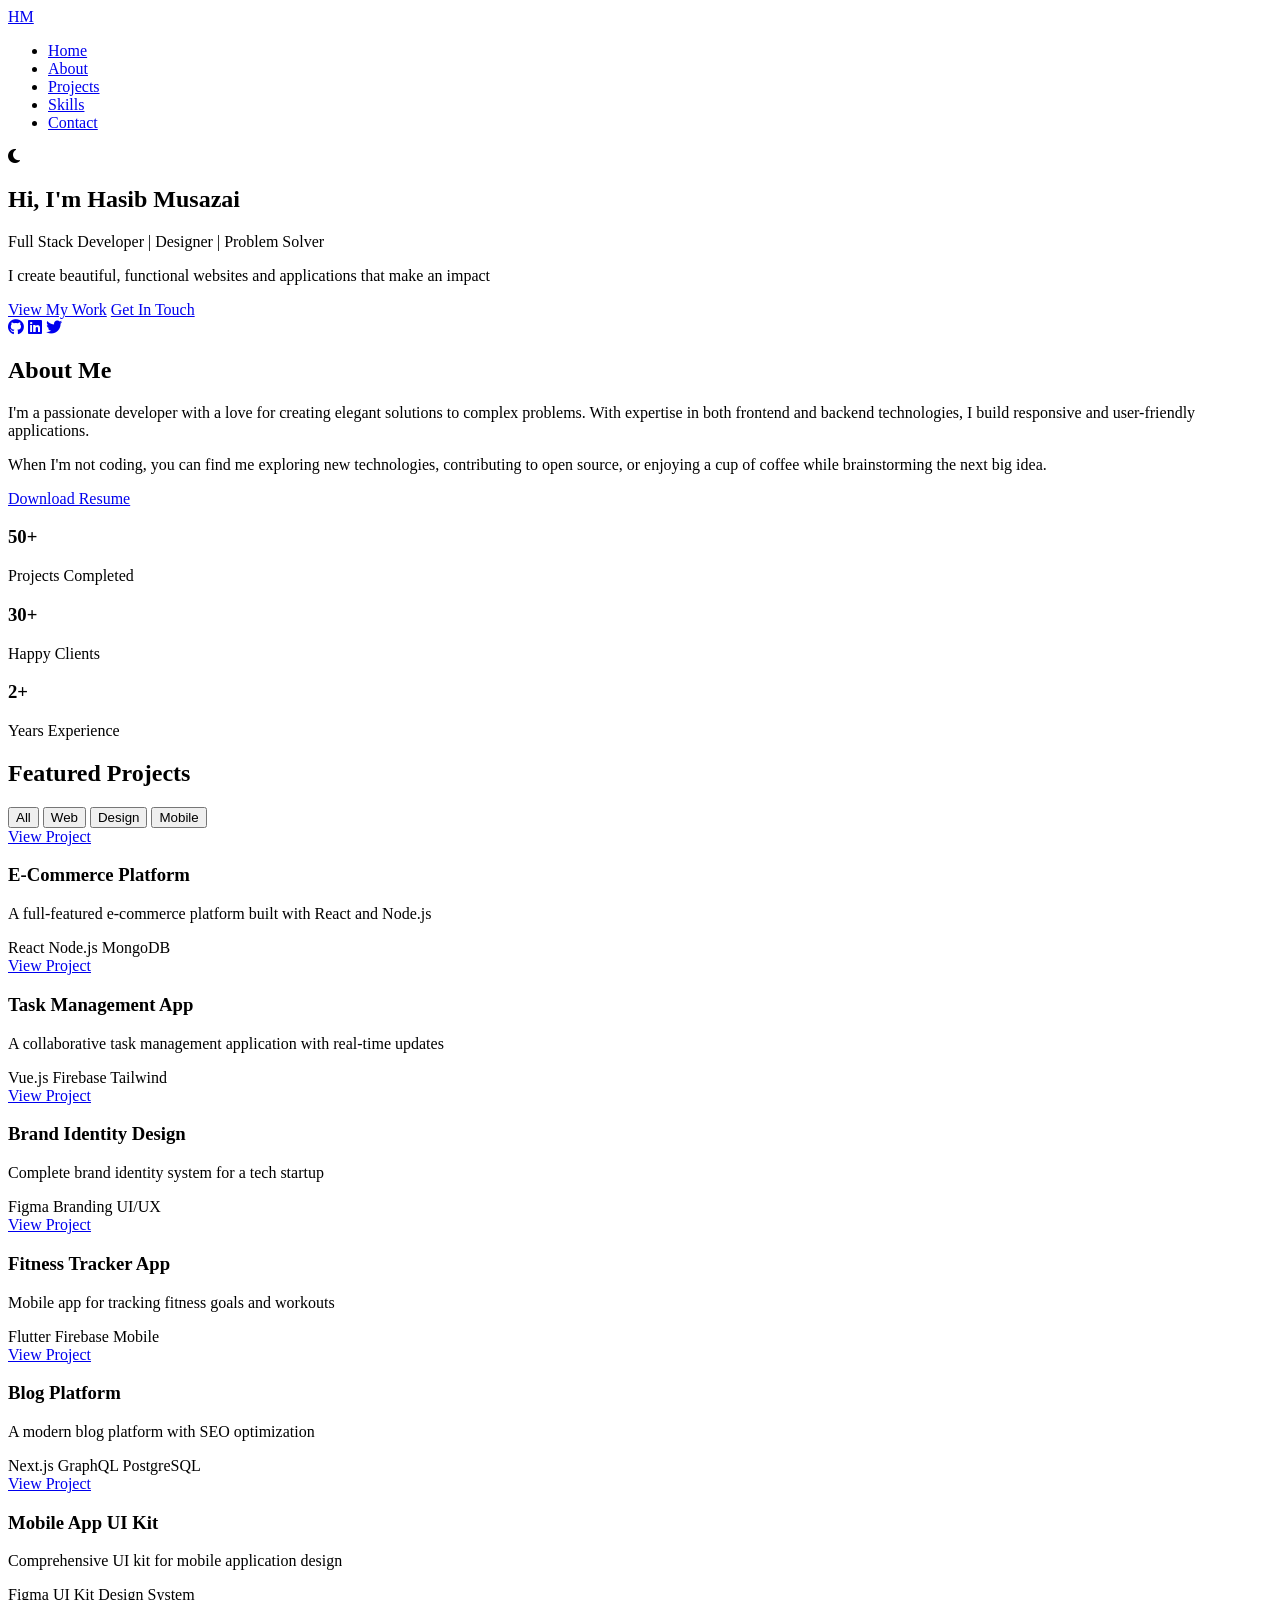
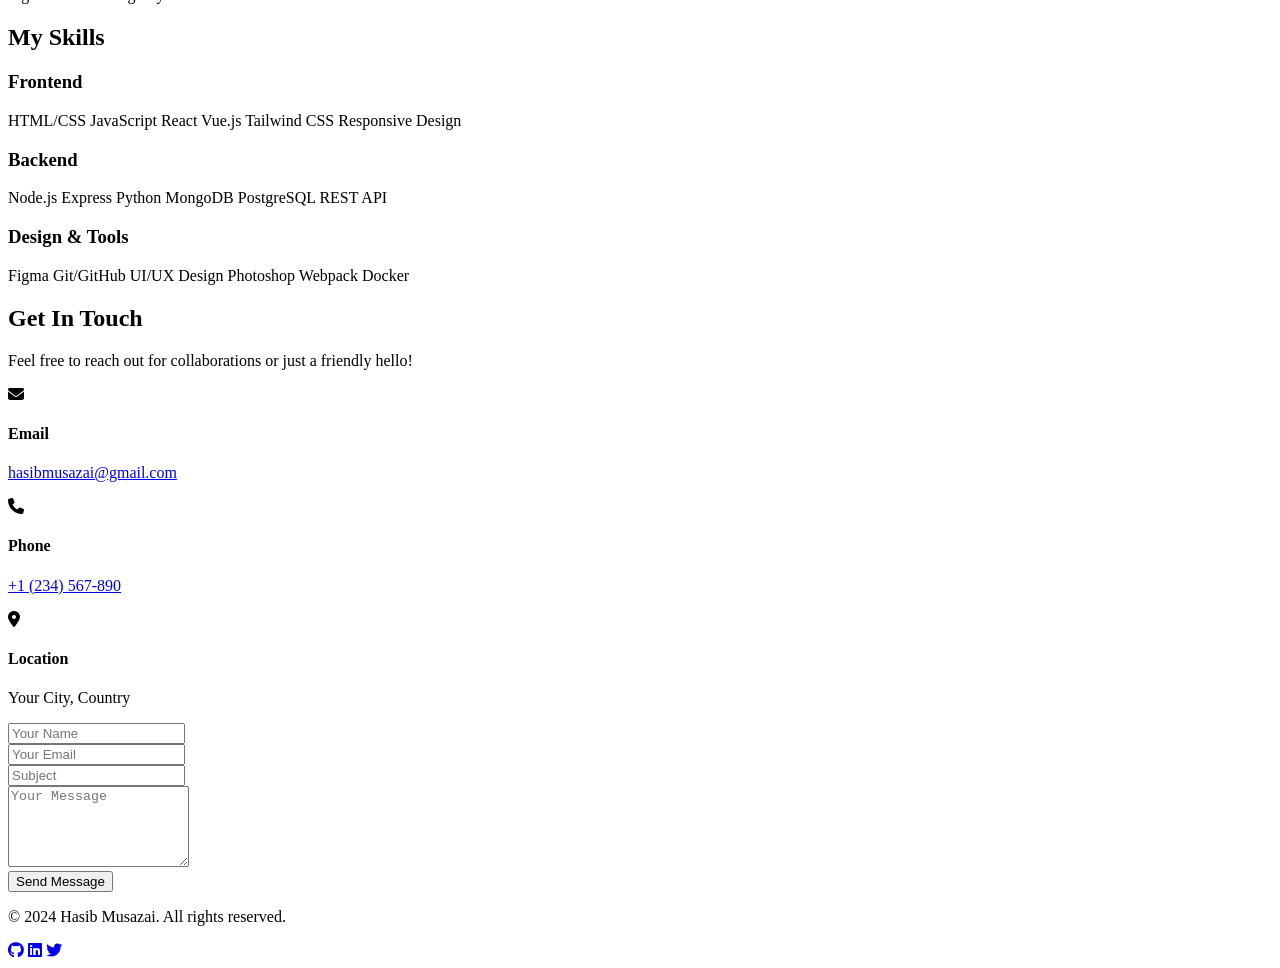
==== index.html @ 345e3e5e "Add professional portfolio HTML structure" ====
<!DOCTYPE html>
<html lang="en">
<head>
    <meta charset="UTF-8">
    <meta name="viewport" content="width=device-width, initial-scale=1.0">
    <meta name="description" content="Hasib Musazai - Full Stack Developer & Designer">
    <title>Hasib Musazai | Portfolio</title>
    <link rel="stylesheet" href="styles.css">
    <link rel="stylesheet" href="https://cdnjs.cloudflare.com/ajax/libs/font-awesome/6.4.0/css/all.min.css">
</head>
<body>
    <!-- Navigation -->
    <nav class="navbar">
        <div class="nav-container">
            <div class="nav-logo">
                <a href="#home">HM</a>
            </div>
            <ul class="nav-menu">
                <li class="nav-item"><a href="#home" class="nav-link">Home</a></li>
                <li class="nav-item"><a href="#about" class="nav-link">About</a></li>
                <li class="nav-item"><a href="#projects" class="nav-link">Projects</a></li>
                <li class="nav-item"><a href="#skills" class="nav-link">Skills</a></li>
                <li class="nav-item"><a href="#contact" class="nav-link">Contact</a></li>
            </ul>
            <div class="theme-toggle">
                <i class="fas fa-moon"></i>
            </div>
            <div class="hamburger">
                <span></span>
                <span></span>
                <span></span>
            </div>
        </div>
    </nav>

    <!-- Hero Section -->
    <section id="home" class="hero">
        <div class="hero-content">
            <h1 class="hero-title">Hi, I'm <span class="highlight">Hasib Musazai</span></h1>
            <p class="hero-subtitle">Full Stack Developer | Designer | Problem Solver</p>
            <p class="hero-description">I create beautiful, functional websites and applications that make an impact</p>
            <div class="hero-buttons">
                <a href="#projects" class="btn btn-primary">View My Work</a>
                <a href="#contact" class="btn btn-secondary">Get In Touch</a>
            </div>
            <div class="social-links">
                <a href="https://github.com" target="_blank"><i class="fab fa-github"></i></a>
                <a href="https://linkedin.com" target="_blank"><i class="fab fa-linkedin"></i></a>
                <a href="https://twitter.com" target="_blank"><i class="fab fa-twitter"></i></a>
            </div>
        </div>
        <div class="hero-image">
            <div class="profile-pic"></div>
        </div>
    </section>

    <!-- About Section -->
    <section id="about" class="about">
        <div class="container">
            <h2 class="section-title">About Me</h2>
            <div class="about-content">
                <div class="about-text">
                    <p>I'm a passionate developer with a love for creating elegant solutions to complex problems. With expertise in both frontend and backend technologies, I build responsive and user-friendly applications.</p>
                    <p>When I'm not coding, you can find me exploring new technologies, contributing to open source, or enjoying a cup of coffee while brainstorming the next big idea.</p>
                    <a href="#" class="btn btn-secondary">Download Resume</a>
                </div>
                <div class="about-stats">
                    <div class="stat">
                        <h3>50+</h3>
                        <p>Projects Completed</p>
                    </div>
                    <div class="stat">
                        <h3>30+</h3>
                        <p>Happy Clients</p>
                    </div>
                    <div class="stat">
                        <h3>2+</h3>
                        <p>Years Experience</p>
                    </div>
                </div>
            </div>
        </div>
    </section>

    <!-- Projects Section -->
    <section id="projects" class="projects">
        <div class="container">
            <h2 class="section-title">Featured Projects</h2>
            <div class="projects-filter">
                <button class="filter-btn active" data-filter="all">All</button>
                <button class="filter-btn" data-filter="web">Web</button>
                <button class="filter-btn" data-filter="design">Design</button>
                <button class="filter-btn" data-filter="mobile">Mobile</button>
            </div>
            <div class="projects-grid">
                <div class="project-card" data-category="web">
                    <div class="project-image">
                        <div class="placeholder"></div>
                        <div class="project-overlay">
                            <a href="#" class="project-link">View Project</a>
                        </div>
                    </div>
                    <div class="project-info">
                        <h3>E-Commerce Platform</h3>
                        <p>A full-featured e-commerce platform built with React and Node.js</p>
                        <div class="project-tags">
                            <span class="tag">React</span>
                            <span class="tag">Node.js</span>
                            <span class="tag">MongoDB</span>
                        </div>
                    </div>
                </div>

                <div class="project-card" data-category="web">
                    <div class="project-image">
                        <div class="placeholder"></div>
                        <div class="project-overlay">
                            <a href="#" class="project-link">View Project</a>
                        </div>
                    </div>
                    <div class="project-info">
                        <h3>Task Management App</h3>
                        <p>A collaborative task management application with real-time updates</p>
                        <div class="project-tags">
                            <span class="tag">Vue.js</span>
                            <span class="tag">Firebase</span>
                            <span class="tag">Tailwind</span>
                        </div>
                    </div>
                </div>

                <div class="project-card" data-category="design">
                    <div class="project-image">
                        <div class="placeholder"></div>
                        <div class="project-overlay">
                            <a href="#" class="project-link">View Project</a>
                        </div>
                    </div>
                    <div class="project-info">
                        <h3>Brand Identity Design</h3>
                        <p>Complete brand identity system for a tech startup</p>
                        <div class="project-tags">
                            <span class="tag">Figma</span>
                            <span class="tag">Branding</span>
                            <span class="tag">UI/UX</span>
                        </div>
                    </div>
                </div>

                <div class="project-card" data-category="mobile">
                    <div class="project-image">
                        <div class="placeholder"></div>
                        <div class="project-overlay">
                            <a href="#" class="project-link">View Project</a>
                        </div>
                    </div>
                    <div class="project-info">
                        <h3>Fitness Tracker App</h3>
                        <p>Mobile app for tracking fitness goals and workouts</p>
                        <div class="project-tags">
                            <span class="tag">Flutter</span>
                            <span class="tag">Firebase</span>
                            <span class="tag">Mobile</span>
                        </div>
                    </div>
                </div>

                <div class="project-card" data-category="web">
                    <div class="project-image">
                        <div class="placeholder"></div>
                        <div class="project-overlay">
                            <a href="#" class="project-link">View Project</a>
                        </div>
                    </div>
                    <div class="project-info">
                        <h3>Blog Platform</h3>
                        <p>A modern blog platform with SEO optimization</p>
                        <div class="project-tags">
                            <span class="tag">Next.js</span>
                            <span class="tag">GraphQL</span>
                            <span class="tag">PostgreSQL</span>
                        </div>
                    </div>
                </div>

                <div class="project-card" data-category="design">
                    <div class="project-image">
                        <div class="placeholder"></div>
                        <div class="project-overlay">
                            <a href="#" class="project-link">View Project</a>
                        </div>
                    </div>
                    <div class="project-info">
                        <h3>Mobile App UI Kit</h3>
                        <p>Comprehensive UI kit for mobile application design</p>
                        <div class="project-tags">
                            <span class="tag">Figma</span>
                            <span class="tag">UI Kit</span>
                            <span class="tag">Design System</span>
                        </div>
                    </div>
                </div>
            </div>
        </div>
    </section>

    <!-- Skills Section -->
    <section id="skills" class="skills">
        <div class="container">
            <h2 class="section-title">My Skills</h2>
            <div class="skills-grid">
                <div class="skill-category">
                    <h3>Frontend</h3>
                    <div class="skill-list">
                        <span class="skill-tag">HTML/CSS</span>
                        <span class="skill-tag">JavaScript</span>
                        <span class="skill-tag">React</span>
                        <span class="skill-tag">Vue.js</span>
                        <span class="skill-tag">Tailwind CSS</span>
                        <span class="skill-tag">Responsive Design</span>
                    </div>
                </div>
                <div class="skill-category">
                    <h3>Backend</h3>
                    <div class="skill-list">
                        <span class="skill-tag">Node.js</span>
                        <span class="skill-tag">Express</span>
                        <span class="skill-tag">Python</span>
                        <span class="skill-tag">MongoDB</span>
                        <span class="skill-tag">PostgreSQL</span>
                        <span class="skill-tag">REST API</span>
                    </div>
                </div>
                <div class="skill-category">
                    <h3>Design & Tools</h3>
                    <div class="skill-list">
                        <span class="skill-tag">Figma</span>
                        <span class="skill-tag">Git/GitHub</span>
                        <span class="skill-tag">UI/UX Design</span>
                        <span class="skill-tag">Photoshop</span>
                        <span class="skill-tag">Webpack</span>
                        <span class="skill-tag">Docker</span>
                    </div>
                </div>
            </div>
        </div>
    </section>

    <!-- Contact Section -->
    <section id="contact" class="contact">
        <div class="container">
            <h2 class="section-title">Get In Touch</h2>
            <p class="contact-subtitle">Feel free to reach out for collaborations or just a friendly hello!</p>
            <div class="contact-content">
                <div class="contact-info">
                    <div class="contact-item">
                        <i class="fas fa-envelope"></i>
                        <div>
                            <h4>Email</h4>
                            <p><a href="mailto:hasibmusazai@gmail.com">hasibmusazai@gmail.com</a></p>
                        </div>
                    </div>
                    <div class="contact-item">
                        <i class="fas fa-phone"></i>
                        <div>
                            <h4>Phone</h4>
                            <p><a href="tel:+1234567890">+1 (234) 567-890</a></p>
                        </div>
                    </div>
                    <div class="contact-item">
                        <i class="fas fa-map-marker-alt"></i>
                        <div>
                            <h4>Location</h4>
                            <p>Your City, Country</p>
                        </div>
                    </div>
                </div>
                <form class="contact-form" id="contactForm">
                    <div class="form-group">
                        <input type="text" placeholder="Your Name" required>
                    </div>
                    <div class="form-group">
                        <input type="email" placeholder="Your Email" required>
                    </div>
                    <div class="form-group">
                        <input type="text" placeholder="Subject" required>
                    </div>
                    <div class="form-group">
                        <textarea placeholder="Your Message" rows="5" required></textarea>
                    </div>
                    <button type="submit" class="btn btn-primary">Send Message</button>
                </form>
            </div>
        </div>
    </section>

    <!-- Footer -->
    <footer class="footer">
        <div class="container">
            <p>&copy; 2024 Hasib Musazai. All rights reserved.</p>
            <div class="footer-links">
                <a href="https://github.com" target="_blank"><i class="fab fa-github"></i></a>
                <a href="https://linkedin.com" target="_blank"><i class="fab fa-linkedin"></i></a>
                <a href="https://twitter.com" target="_blank"><i class="fab fa-twitter"></i></a>
            </div>
        </div>
    </footer>

    <script src="script.js"></script>
</body>
</html>
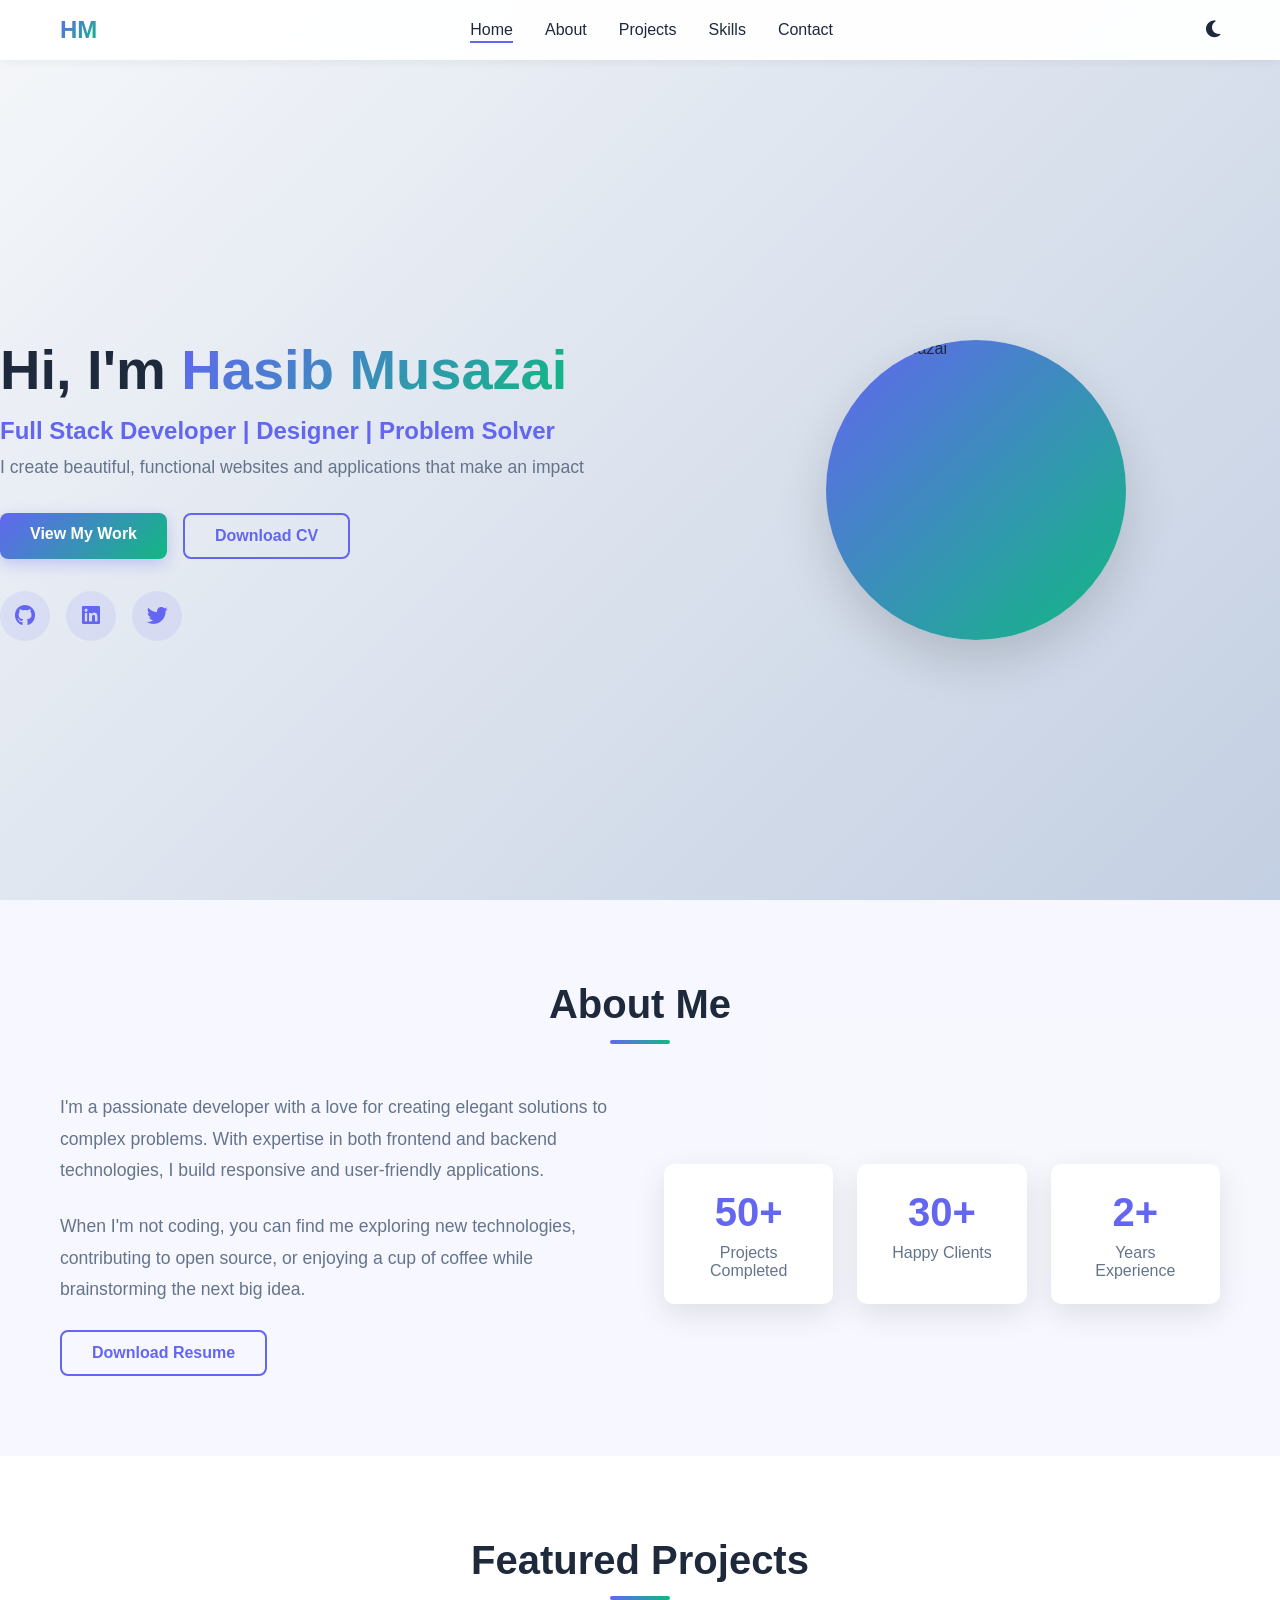
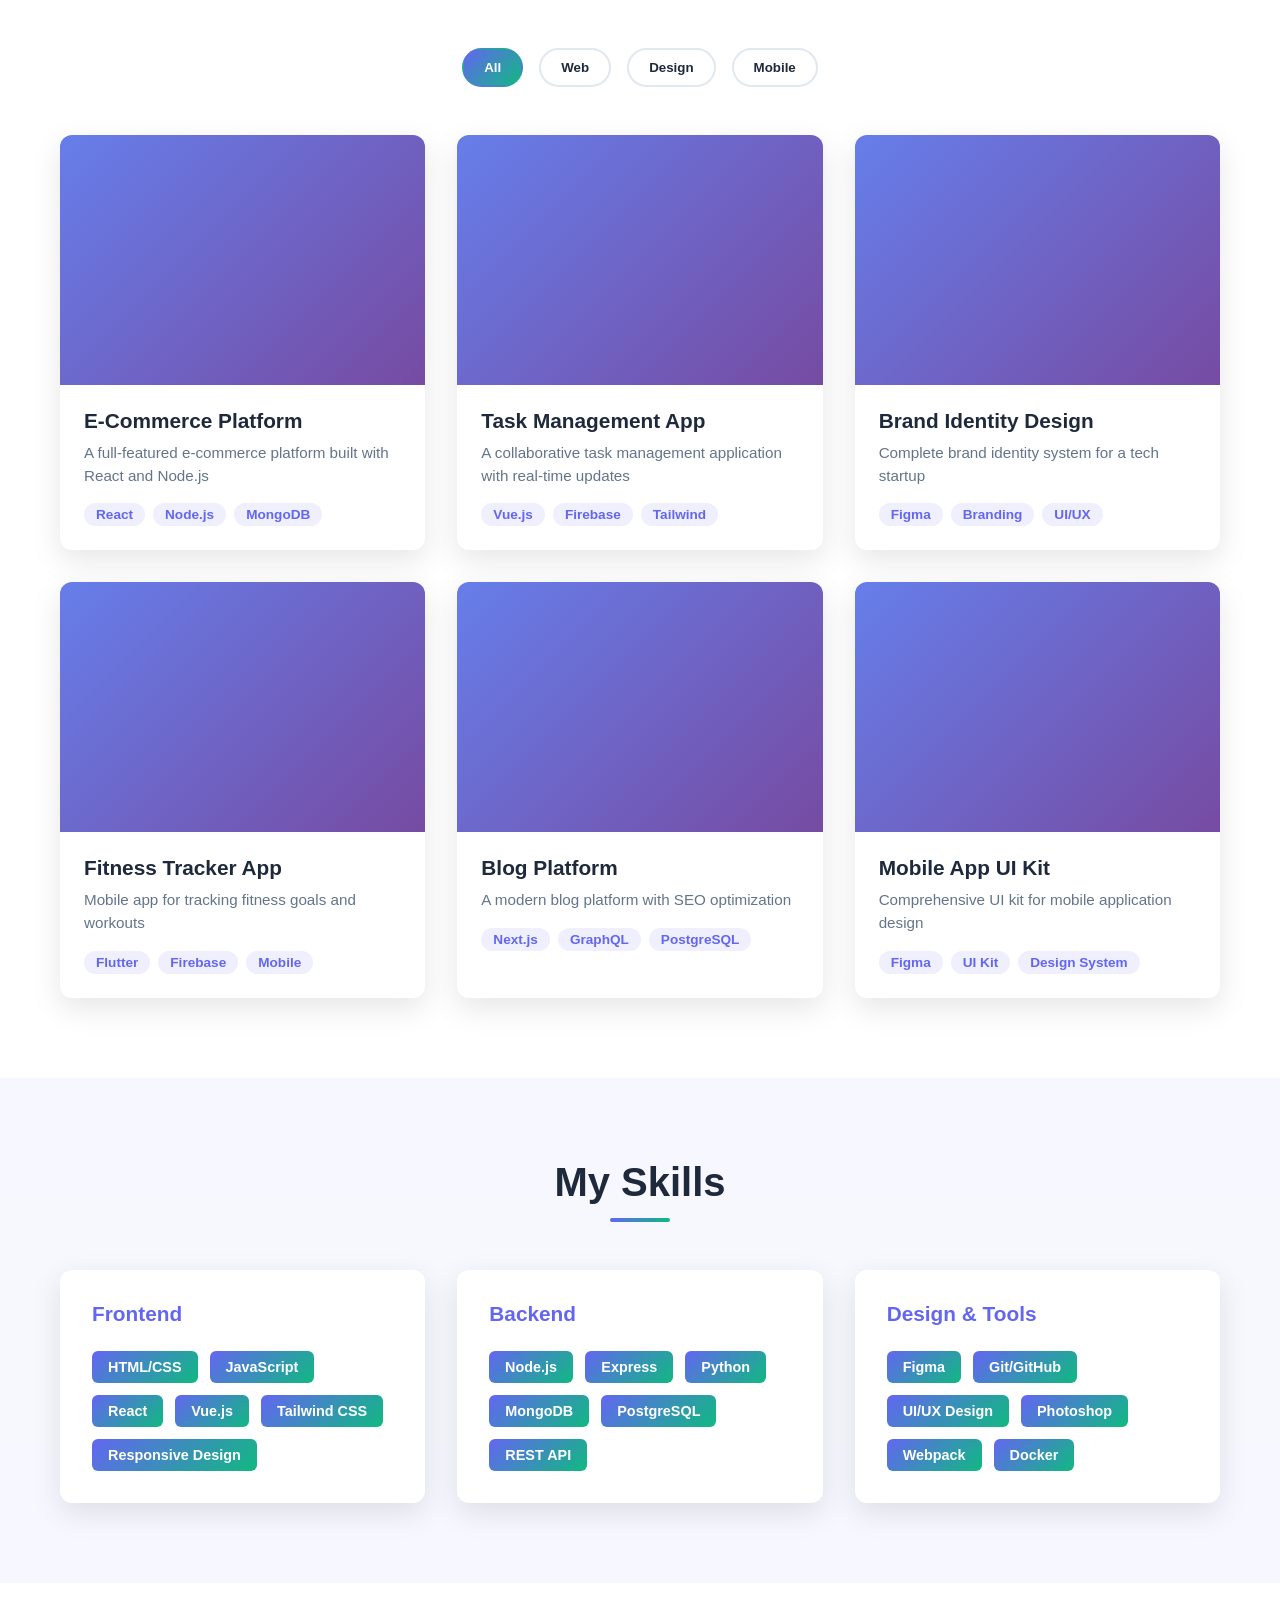
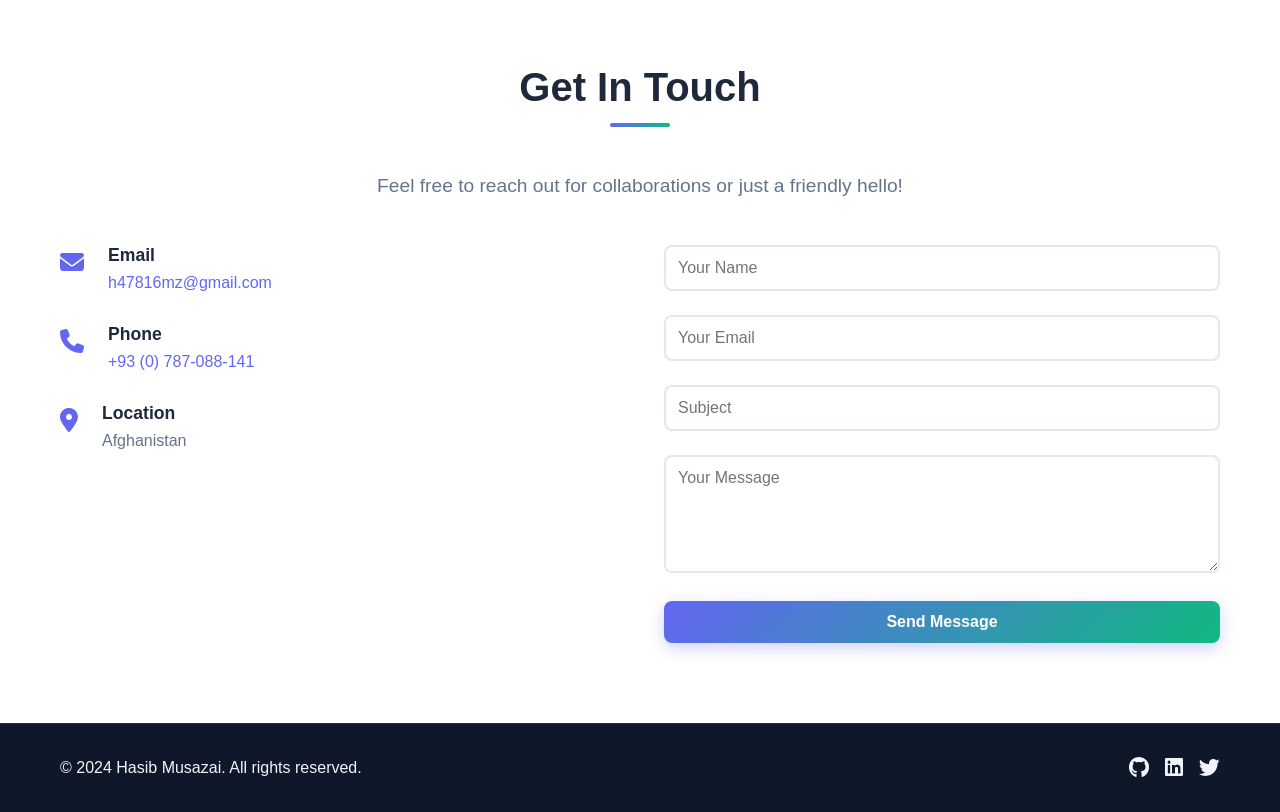
==== commit bd1c9613: "Update portfolio with personal contact info and CV download links" ====
--- a/index.html
+++ b/index.html
@@ -41,16 +41,16 @@
             <p class="hero-description">I create beautiful, functional websites and applications that make an impact</p>
             <div class="hero-buttons">
                 <a href="#projects" class="btn btn-primary">View My Work</a>
-                <a href="#contact" class="btn btn-secondary">Get In Touch</a>
+                <a href="assets/cv.pdf" class="btn btn-secondary" download>Download CV</a>
             </div>
             <div class="social-links">
-                <a href="https://github.com" target="_blank"><i class="fab fa-github"></i></a>
-                <a href="https://linkedin.com" target="_blank"><i class="fab fa-linkedin"></i></a>
-                <a href="https://twitter.com" target="_blank"><i class="fab fa-twitter"></i></a>
+                <a href="https://github.com" target="_blank" title="GitHub"><i class="fab fa-github"></i></a>
+                <a href="https://linkedin.com" target="_blank" title="LinkedIn"><i class="fab fa-linkedin"></i></a>
+                <a href="https://twitter.com" target="_blank" title="Twitter"><i class="fab fa-twitter"></i></a>
             </div>
         </div>
         <div class="hero-image">
-            <div class="profile-pic"></div>
+            <img src="assets/profile.jpg" alt="Hasib Musazai" class="profile-pic">
         </div>
     </section>
 
@@ -62,7 +62,7 @@
                 <div class="about-text">
                     <p>I'm a passionate developer with a love for creating elegant solutions to complex problems. With expertise in both frontend and backend technologies, I build responsive and user-friendly applications.</p>
                     <p>When I'm not coding, you can find me exploring new technologies, contributing to open source, or enjoying a cup of coffee while brainstorming the next big idea.</p>
-                    <a href="#" class="btn btn-secondary">Download Resume</a>
+                    <a href="assets/cv.pdf" class="btn btn-secondary" download>Download Resume</a>
                 </div>
                 <div class="about-stats">
                     <div class="stat">
@@ -257,21 +257,21 @@
                         <i class="fas fa-envelope"></i>
                         <div>
                             <h4>Email</h4>
-                            <p><a href="mailto:hasibmusazai@gmail.com">hasibmusazai@gmail.com</a></p>
+                            <p><a href="mailto:h47816mz@gmail.com">h47816mz@gmail.com</a></p>
                         </div>
                     </div>
                     <div class="contact-item">
                         <i class="fas fa-phone"></i>
                         <div>
                             <h4>Phone</h4>
-                            <p><a href="tel:+1234567890">+1 (234) 567-890</a></p>
+                            <p><a href="tel:+93-0-787-088-141">+93 (0) 787-088-141</a></p>
                         </div>
                     </div>
                     <div class="contact-item">
                         <i class="fas fa-map-marker-alt"></i>
                         <div>
                             <h4>Location</h4>
-                            <p>Your City, Country</p>
+                            <p>Afghanistan</p>
                         </div>
                     </div>
                 </div>
--- a/styles.css
+++ b/styles.css
@@ -0,0 +1,860 @@
+/* ============================================
+   GLOBAL STYLES & VARIABLES
+   ============================================ */
+:root {
+    --primary-color: #6366f1;
+    --secondary-color: #10b981;
+    --dark-bg: #0f172a;
+    --light-bg: #ffffff;
+    --text-dark: #1e293b;
+    --text-light: #f1f5f9;
+    --border-color: #e2e8f0;
+    --shadow: 0 10px 30px rgba(0, 0, 0, 0.1);
+    --shadow-lg: 0 20px 50px rgba(0, 0, 0, 0.15);
+}
+
+* {
+    margin: 0;
+    padding: 0;
+    box-sizing: border-box;
+}
+
+html {
+    scroll-behavior: smooth;
+}
+
+body {
+    font-family: 'Segoe UI', Tahoma, Geneva, Verdana, sans-serif;
+    background-color: var(--light-bg);
+    color: var(--text-dark);
+    transition: all 0.3s ease;
+}
+
+body.dark-mode {
+    background-color: var(--dark-bg);
+    color: var(--text-light);
+}
+
+/* Container */
+.container {
+    max-width: 1200px;
+    margin: 0 auto;
+    padding: 0 20px;
+}
+
+/* ============================================
+   TYPOGRAPHY
+   ============================================ */
+h1, h2, h3, h4, h5, h6 {
+    line-height: 1.2;
+}
+
+.section-title {
+    font-size: 2.5rem;
+    font-weight: 700;
+    margin-bottom: 3rem;
+    text-align: center;
+    position: relative;
+    padding-bottom: 1rem;
+}
+
+.section-title::after {
+    content: '';
+    position: absolute;
+    bottom: 0;
+    left: 50%;
+    transform: translateX(-50%);
+    width: 60px;
+    height: 4px;
+    background: linear-gradient(90deg, var(--primary-color), var(--secondary-color));
+    border-radius: 2px;
+}
+
+.highlight {
+    background: linear-gradient(135deg, var(--primary-color), var(--secondary-color));
+    -webkit-background-clip: text;
+    -webkit-text-fill-color: transparent;
+    background-clip: text;
+}
+
+/* ============================================
+   BUTTONS
+   ============================================ */
+.btn {
+    padding: 12px 30px;
+    border: none;
+    border-radius: 8px;
+    font-size: 1rem;
+    font-weight: 600;
+    cursor: pointer;
+    transition: all 0.3s ease;
+    text-decoration: none;
+    display: inline-block;
+}
+
+.btn-primary {
+    background: linear-gradient(135deg, var(--primary-color), var(--secondary-color));
+    color: white;
+    box-shadow: 0 5px 15px rgba(99, 102, 241, 0.3);
+}
+
+.btn-primary:hover {
+    transform: translateY(-3px);
+    box-shadow: 0 8px 25px rgba(99, 102, 241, 0.5);
+}
+
+.btn-secondary {
+    background: transparent;
+    color: var(--primary-color);
+    border: 2px solid var(--primary-color);
+}
+
+.btn-secondary:hover {
+    background: var(--primary-color);
+    color: white;
+    transform: translateY(-3px);
+}
+
+body.dark-mode .btn-secondary {
+    color: var(--text-light);
+    border-color: var(--text-light);
+}
+
+body.dark-mode .btn-secondary:hover {
+    background: var(--primary-color);
+    color: white;
+}
+
+/* ============================================
+   NAVIGATION
+   ============================================ */
+.navbar {
+    position: fixed;
+    top: 0;
+    width: 100%;
+    background: rgba(255, 255, 255, 0.95);
+    backdrop-filter: blur(10px);
+    z-index: 1000;
+    box-shadow: 0 2px 10px rgba(0, 0, 0, 0.05);
+    transition: all 0.3s ease;
+}
+
+body.dark-mode .navbar {
+    background: rgba(15, 23, 42, 0.95);
+}
+
+.nav-container {
+    max-width: 1200px;
+    margin: 0 auto;
+    padding: 1rem 20px;
+    display: flex;
+    justify-content: space-between;
+    align-items: center;
+}
+
+.nav-logo a {
+    font-size: 1.5rem;
+    font-weight: 700;
+    background: linear-gradient(135deg, var(--primary-color), var(--secondary-color));
+    -webkit-background-clip: text;
+    -webkit-text-fill-color: transparent;
+    background-clip: text;
+    text-decoration: none;
+}
+
+.nav-menu {
+    display: flex;
+    list-style: none;
+    gap: 2rem;
+}
+
+.nav-link {
+    text-decoration: none;
+    color: var(--text-dark);
+    font-weight: 500;
+    transition: all 0.3s ease;
+    position: relative;
+}
+
+body.dark-mode .nav-link {
+    color: var(--text-light);
+}
+
+.nav-link::after {
+    content: '';
+    position: absolute;
+    bottom: -5px;
+    left: 0;
+    width: 0;
+    height: 2px;
+    background: var(--primary-color);
+    transition: width 0.3s ease;
+}
+
+.nav-link:hover::after {
+    width: 100%;
+}
+
+.theme-toggle {
+    cursor: pointer;
+    font-size: 1.2rem;
+    color: var(--text-dark);
+    transition: all 0.3s ease;
+    background: none;
+    border: none;
+}
+
+body.dark-mode .theme-toggle {
+    color: var(--text-light);
+}
+
+.theme-toggle:hover {
+    transform: rotate(20deg);
+}
+
+.hamburger {
+    display: none;
+    flex-direction: column;
+    cursor: pointer;
+    background: none;
+    border: none;
+}
+
+.hamburger span {
+    width: 25px;
+    height: 3px;
+    background: var(--text-dark);
+    margin: 5px 0;
+    border-radius: 3px;
+    transition: all 0.3s ease;
+}
+
+body.dark-mode .hamburger span {
+    background: var(--text-light);
+}
+
+/* ============================================
+   HERO SECTION
+   ============================================ */
+.hero {
+    min-height: 100vh;
+    display: flex;
+    align-items: center;
+    justify-content: space-between;
+    padding-top: 80px;
+    background: linear-gradient(135deg, #f5f7fa 0%, #c3cfe2 100%);
+    gap: 4rem;
+}
+
+body.dark-mode .hero {
+    background: linear-gradient(135deg, #0f172a 0%, #1e293b 100%);
+}
+
+.hero-content {
+    flex: 1;
+    animation: fadeInLeft 1s ease;
+}
+
+.hero-title {
+    font-size: 3.5rem;
+    font-weight: 800;
+    margin-bottom: 1rem;
+    line-height: 1.1;
+}
+
+.hero-subtitle {
+    font-size: 1.5rem;
+    color: var(--primary-color);
+    font-weight: 600;
+    margin-bottom: 0.5rem;
+}
+
+.hero-description {
+    font-size: 1.1rem;
+    color: #64748b;
+    margin-bottom: 2rem;
+    line-height: 1.6;
+}
+
+body.dark-mode .hero-description {
+    color: #cbd5e1;
+}
+
+.hero-buttons {
+    display: flex;
+    gap: 1rem;
+    margin-bottom: 2rem;
+}
+
+.social-links {
+    display: flex;
+    gap: 1rem;
+    margin-top: 2rem;
+}
+
+.social-links a {
+    width: 50px;
+    height: 50px;
+    border-radius: 50%;
+    display: flex;
+    align-items: center;
+    justify-content: center;
+    font-size: 1.3rem;
+    background: rgba(99, 102, 241, 0.1);
+    color: var(--primary-color);
+    transition: all 0.3s ease;
+    text-decoration: none;
+}
+
+.social-links a:hover {
+    background: var(--primary-color);
+    color: white;
+    transform: translateY(-5px);
+}
+
+.hero-image {
+    flex: 1;
+    display: flex;
+    justify-content: center;
+    animation: fadeInRight 1s ease;
+}
+
+.profile-pic {
+    width: 300px;
+    height: 300px;
+    border-radius: 50%;
+    background: linear-gradient(135deg, var(--primary-color), var(--secondary-color));
+    box-shadow: var(--shadow-lg);
+    animation: float 3s ease-in-out infinite;
+}
+
+@keyframes fadeInLeft {
+    from {
+        opacity: 0;
+        transform: translateX(-50px);
+    }
+    to {
+        opacity: 1;
+        transform: translateX(0);
+    }
+}
+
+@keyframes fadeInRight {
+    from {
+        opacity: 0;
+        transform: translateX(50px);
+    }
+    to {
+        opacity: 1;
+        transform: translateX(0);
+    }
+}
+
+@keyframes float {
+    0%, 100% {
+        transform: translateY(0px);
+    }
+    50% {
+        transform: translateY(-20px);
+    }
+}
+
+/* ============================================
+   ABOUT SECTION
+   ============================================ */
+.about {
+    padding: 5rem 0;
+    background: rgba(99, 102, 241, 0.05);
+}
+
+body.dark-mode .about {
+    background: rgba(99, 102, 241, 0.1);
+}
+
+.about-content {
+    display: grid;
+    grid-template-columns: 1fr 1fr;
+    gap: 3rem;
+    align-items: center;
+}
+
+.about-text p {
+    font-size: 1.1rem;
+    line-height: 1.8;
+    margin-bottom: 1.5rem;
+    color: #64748b;
+}
+
+body.dark-mode .about-text p {
+    color: #cbd5e1;
+}
+
+.about-stats {
+    display: grid;
+    grid-template-columns: repeat(3, 1fr);
+    gap: 1.5rem;
+}
+
+.stat {
+    text-align: center;
+    padding: 1.5rem;
+    background: white;
+    border-radius: 10px;
+    box-shadow: var(--shadow);
+}
+
+body.dark-mode .stat {
+    background: #1e293b;
+    box-shadow: 0 5px 15px rgba(0, 0, 0, 0.3);
+}
+
+.stat h3 {
+    font-size: 2.5rem;
+    color: var(--primary-color);
+    margin-bottom: 0.5rem;
+}
+
+.stat p {
+    color: #64748b;
+    font-weight: 500;
+}
+
+body.dark-mode .stat p {
+    color: #cbd5e1;
+}
+
+/* ============================================
+   PROJECTS SECTION
+   ============================================ */
+.projects {
+    padding: 5rem 0;
+}
+
+.projects-filter {
+    display: flex;
+    justify-content: center;
+    gap: 1rem;
+    margin-bottom: 3rem;
+    flex-wrap: wrap;
+}
+
+.filter-btn {
+    padding: 10px 20px;
+    border: 2px solid var(--border-color);
+    background: transparent;
+    border-radius: 25px;
+    cursor: pointer;
+    font-weight: 600;
+    transition: all 0.3s ease;
+    color: var(--text-dark);
+}
+
+body.dark-mode .filter-btn {
+    border-color: #334155;
+    color: var(--text-light);
+}
+
+.filter-btn.active,
+.filter-btn:hover {
+    background: linear-gradient(135deg, var(--primary-color), var(--secondary-color));
+    color: white;
+    border-color: transparent;
+}
+
+.projects-grid {
+    display: grid;
+    grid-template-columns: repeat(auto-fit, minmax(300px, 1fr));
+    gap: 2rem;
+}
+
+.project-card {
+    background: white;
+    border-radius: 12px;
+    overflow: hidden;
+    box-shadow: var(--shadow);
+    transition: all 0.3s ease;
+    cursor: pointer;
+}
+
+body.dark-mode .project-card {
+    background: #1e293b;
+    box-shadow: 0 5px 15px rgba(0, 0, 0, 0.3);
+}
+
+.project-card:hover {
+    transform: translateY(-10px);
+    box-shadow: var(--shadow-lg);
+}
+
+.project-image {
+    position: relative;
+    overflow: hidden;
+    height: 250px;
+}
+
+.placeholder {
+    width: 100%;
+    height: 100%;
+    background: linear-gradient(135deg, #667eea 0%, #764ba2 100%);
+}
+
+.project-overlay {
+    position: absolute;
+    top: 0;
+    left: 0;
+    width: 100%;
+    height: 100%;
+    background: rgba(0, 0, 0, 0.7);
+    display: flex;
+    align-items: center;
+    justify-content: center;
+    opacity: 0;
+    transition: opacity 0.3s ease;
+}
+
+.project-card:hover .project-overlay {
+    opacity: 1;
+}
+
+.project-link {
+    background: var(--primary-color);
+    color: white;
+    padding: 12px 25px;
+    border-radius: 6px;
+    text-decoration: none;
+    font-weight: 600;
+    transition: all 0.3s ease;
+}
+
+.project-link:hover {
+    background: var(--secondary-color);
+    transform: scale(1.05);
+}
+
+.project-info {
+    padding: 1.5rem;
+}
+
+.project-info h3 {
+    font-size: 1.3rem;
+    margin-bottom: 0.5rem;
+}
+
+.project-info p {
+    color: #64748b;
+    margin-bottom: 1rem;
+    font-size: 0.95rem;
+    line-height: 1.5;
+}
+
+body.dark-mode .project-info p {
+    color: #cbd5e1;
+}
+
+.project-tags {
+    display: flex;
+    gap: 0.5rem;
+    flex-wrap: wrap;
+}
+
+.tag {
+    display: inline-block;
+    background: rgba(99, 102, 241, 0.1);
+    color: var(--primary-color);
+    padding: 4px 12px;
+    border-radius: 20px;
+    font-size: 0.85rem;
+    font-weight: 600;
+}
+
+body.dark-mode .tag {
+    background: rgba(99, 102, 241, 0.2);
+}
+
+/* ============================================
+   SKILLS SECTION
+   ============================================ */
+.skills {
+    padding: 5rem 0;
+    background: rgba(99, 102, 241, 0.05);
+}
+
+body.dark-mode .skills {
+    background: rgba(99, 102, 241, 0.1);
+}
+
+.skills-grid {
+    display: grid;
+    grid-template-columns: repeat(auto-fit, minmax(300px, 1fr));
+    gap: 2rem;
+}
+
+.skill-category {
+    background: white;
+    padding: 2rem;
+    border-radius: 12px;
+    box-shadow: var(--shadow);
+}
+
+body.dark-mode .skill-category {
+    background: #1e293b;
+    box-shadow: 0 5px 15px rgba(0, 0, 0, 0.3);
+}
+
+.skill-category h3 {
+    font-size: 1.3rem;
+    margin-bottom: 1.5rem;
+    color: var(--primary-color);
+}
+
+.skill-list {
+    display: flex;
+    flex-wrap: wrap;
+    gap: 0.75rem;
+}
+
+.skill-tag {
+    display: inline-block;
+    background: linear-gradient(135deg, var(--primary-color), var(--secondary-color));
+    color: white;
+    padding: 8px 16px;
+    border-radius: 6px;
+    font-size: 0.9rem;
+    font-weight: 600;
+    transition: all 0.3s ease;
+}
+
+.skill-tag:hover {
+    transform: translateY(-3px);
+    box-shadow: 0 5px 15px rgba(99, 102, 241, 0.3);
+}
+
+/* ============================================
+   CONTACT SECTION
+   ============================================ */
+.contact {
+    padding: 5rem 0;
+}
+
+.contact-subtitle {
+    text-align: center;
+    font-size: 1.2rem;
+    color: #64748b;
+    margin-bottom: 3rem;
+}
+
+body.dark-mode .contact-subtitle {
+    color: #cbd5e1;
+}
+
+.contact-content {
+    display: grid;
+    grid-template-columns: 1fr 1fr;
+    gap: 3rem;
+}
+
+.contact-info {
+    display: flex;
+    flex-direction: column;
+    gap: 2rem;
+}
+
+.contact-item {
+    display: flex;
+    gap: 1.5rem;
+    align-items: flex-start;
+}
+
+.contact-item i {
+    font-size: 1.5rem;
+    color: var(--primary-color);
+    margin-top: 0.3rem;
+}
+
+.contact-item h4 {
+    font-size: 1.1rem;
+    margin-bottom: 0.5rem;
+}
+
+.contact-item p {
+    color: #64748b;
+}
+
+body.dark-mode .contact-item p {
+    color: #cbd5e1;
+}
+
+.contact-item a {
+    color: var(--primary-color);
+    text-decoration: none;
+    transition: all 0.3s ease;
+}
+
+.contact-item a:hover {
+    color: var(--secondary-color);
+}
+
+.contact-form {
+    display: flex;
+    flex-direction: column;
+    gap: 1.5rem;
+}
+
+.form-group input,
+.form-group textarea {
+    width: 100%;
+    padding: 12px;
+    border: 2px solid var(--border-color);
+    border-radius: 8px;
+    font-family: inherit;
+    font-size: 1rem;
+    transition: all 0.3s ease;
+    background: white;
+    color: var(--text-dark);
+}
+
+body.dark-mode .form-group input,
+body.dark-mode .form-group textarea {
+    background: #1e293b;
+    border-color: #334155;
+    color: var(--text-light);
+}
+
+.form-group input:focus,
+.form-group textarea:focus {
+    outline: none;
+    border-color: var(--primary-color);
+    box-shadow: 0 0 0 3px rgba(99, 102, 241, 0.1);
+}
+
+.form-group textarea {
+    resize: vertical;
+}
+
+/* ============================================
+   FOOTER
+   ============================================ */
+.footer {
+    background: var(--dark-bg);
+    color: var(--text-light);
+    padding: 2rem 0;
+    text-align: center;
+    border-top: 1px solid rgba(255, 255, 255, 0.1);
+}
+
+.footer .container {
+    display: flex;
+    justify-content: space-between;
+    align-items: center;
+}
+
+.footer-links {
+    display: flex;
+    gap: 1rem;
+}
+
+.footer-links a {
+    color: var(--text-light);
+    font-size: 1.3rem;
+    transition: all 0.3s ease;
+    text-decoration: none;
+}
+
+.footer-links a:hover {
+    color: var(--primary-color);
+    transform: translateY(-3px);
+}
+
+/* ============================================
+   RESPONSIVE DESIGN
+   ============================================ */
+@media (max-width: 768px) {
+    .nav-menu {
+        display: none;
+    }
+
+    .hamburger {
+        display: flex;
+    }
+
+    .hero {
+        flex-direction: column;
+        text-align: center;
+        padding: 100px 0 50px;
+    }
+
+    .hero-title {
+        font-size: 2.5rem;
+    }
+
+    .hero-image {
+        margin-top: 2rem;
+    }
+
+    .profile-pic {
+        width: 200px;
+        height: 200px;
+    }
+
+    .hero-buttons {
+        justify-content: center;
+        flex-wrap: wrap;
+    }
+
+    .social-links {
+        justify-content: center;
+    }
+
+    .section-title {
+        font-size: 2rem;
+    }
+
+    .about-content {
+        grid-template-columns: 1fr;
+    }
+
+    .about-stats {
+        grid-template-columns: 1fr;
+    }
+
+    .contact-content {
+        grid-template-columns: 1fr;
+    }
+
+    .projects-grid {
+        grid-template-columns: 1fr;
+    }
+
+    .skills-grid {
+        grid-template-columns: 1fr;
+    }
+
+    .footer .container {
+        flex-direction: column;
+        gap: 1rem;
+    }
+}
+
+@media (max-width: 480px) {
+    .hero-title {
+        font-size: 1.8rem;
+    }
+
+    .hero-subtitle {
+        font-size: 1.2rem;
+    }
+
+    .section-title {
+        font-size: 1.5rem;
+        margin-bottom: 2rem;
+    }
+
+    .projects-filter {
+        gap: 0.5rem;
+    }
+
+    .filter-btn {
+        padding: 8px 15px;
+        font-size: 0.9rem;
+    }
+}
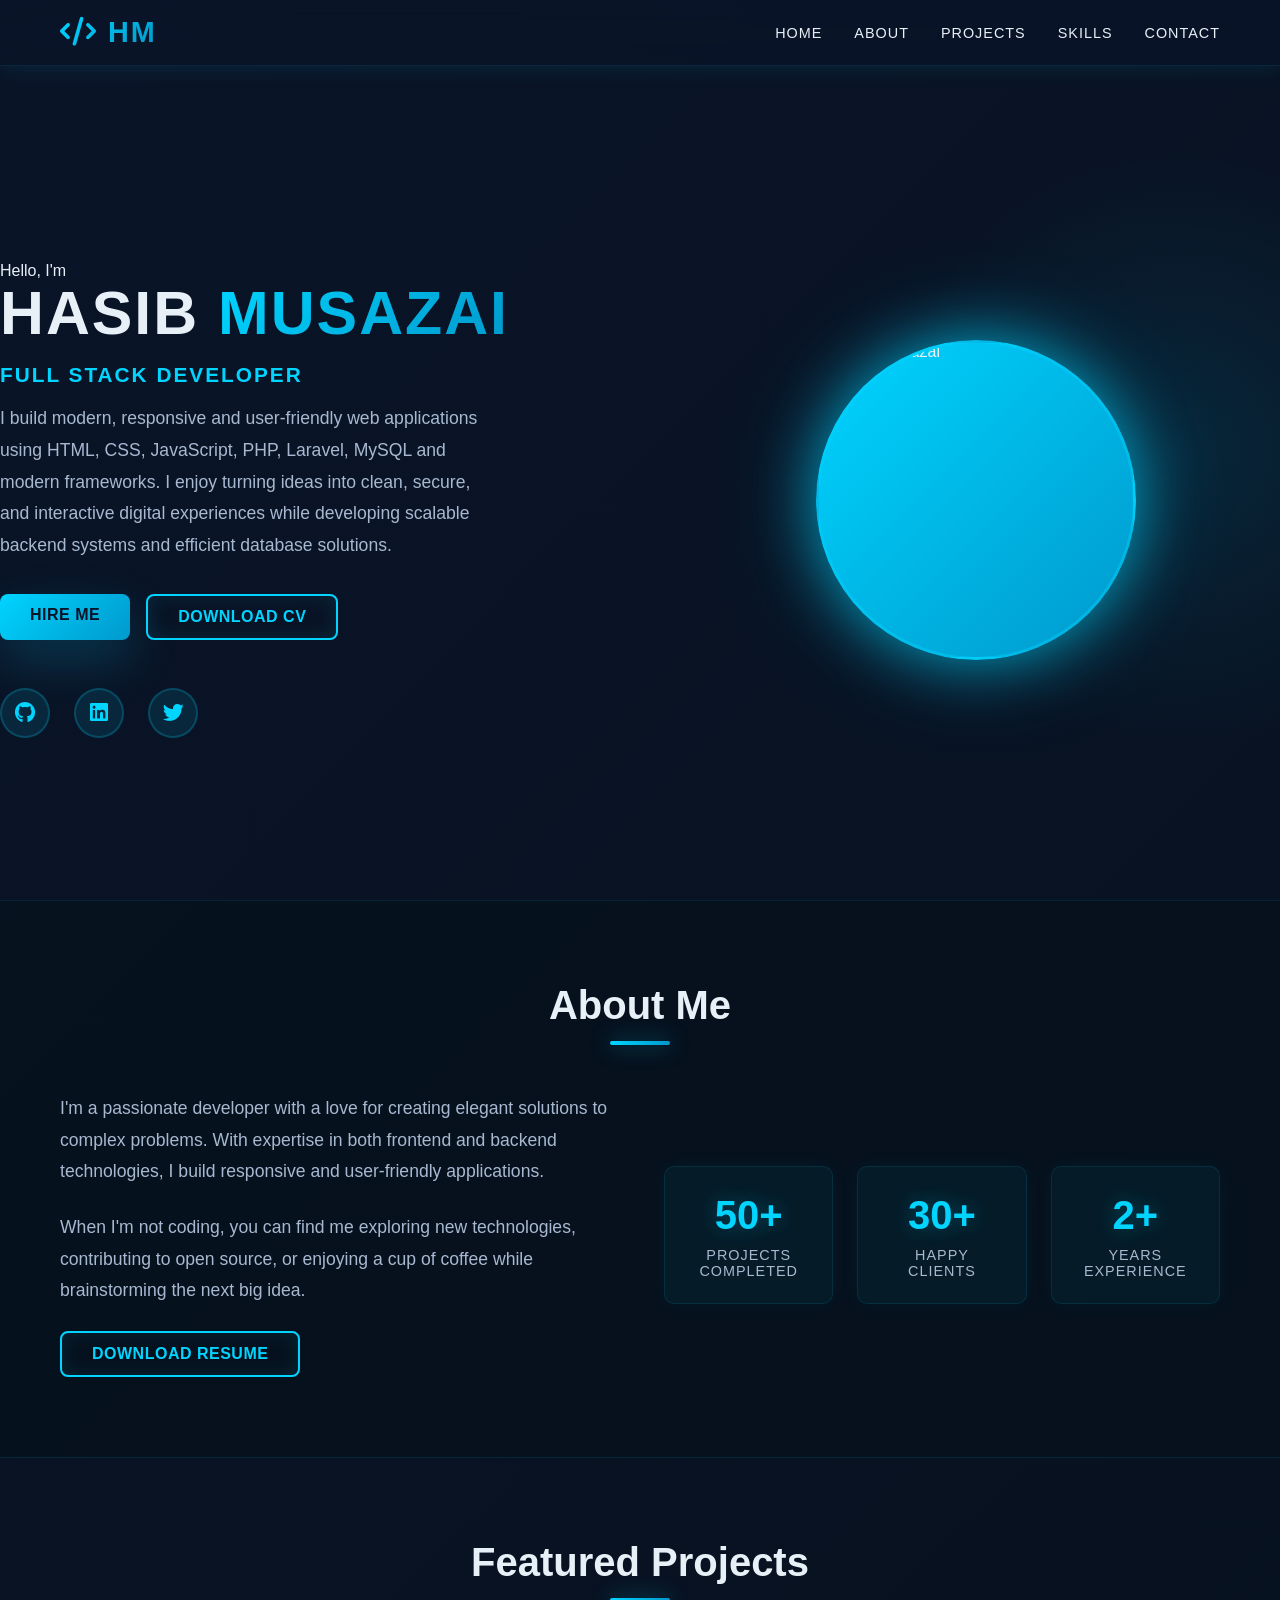
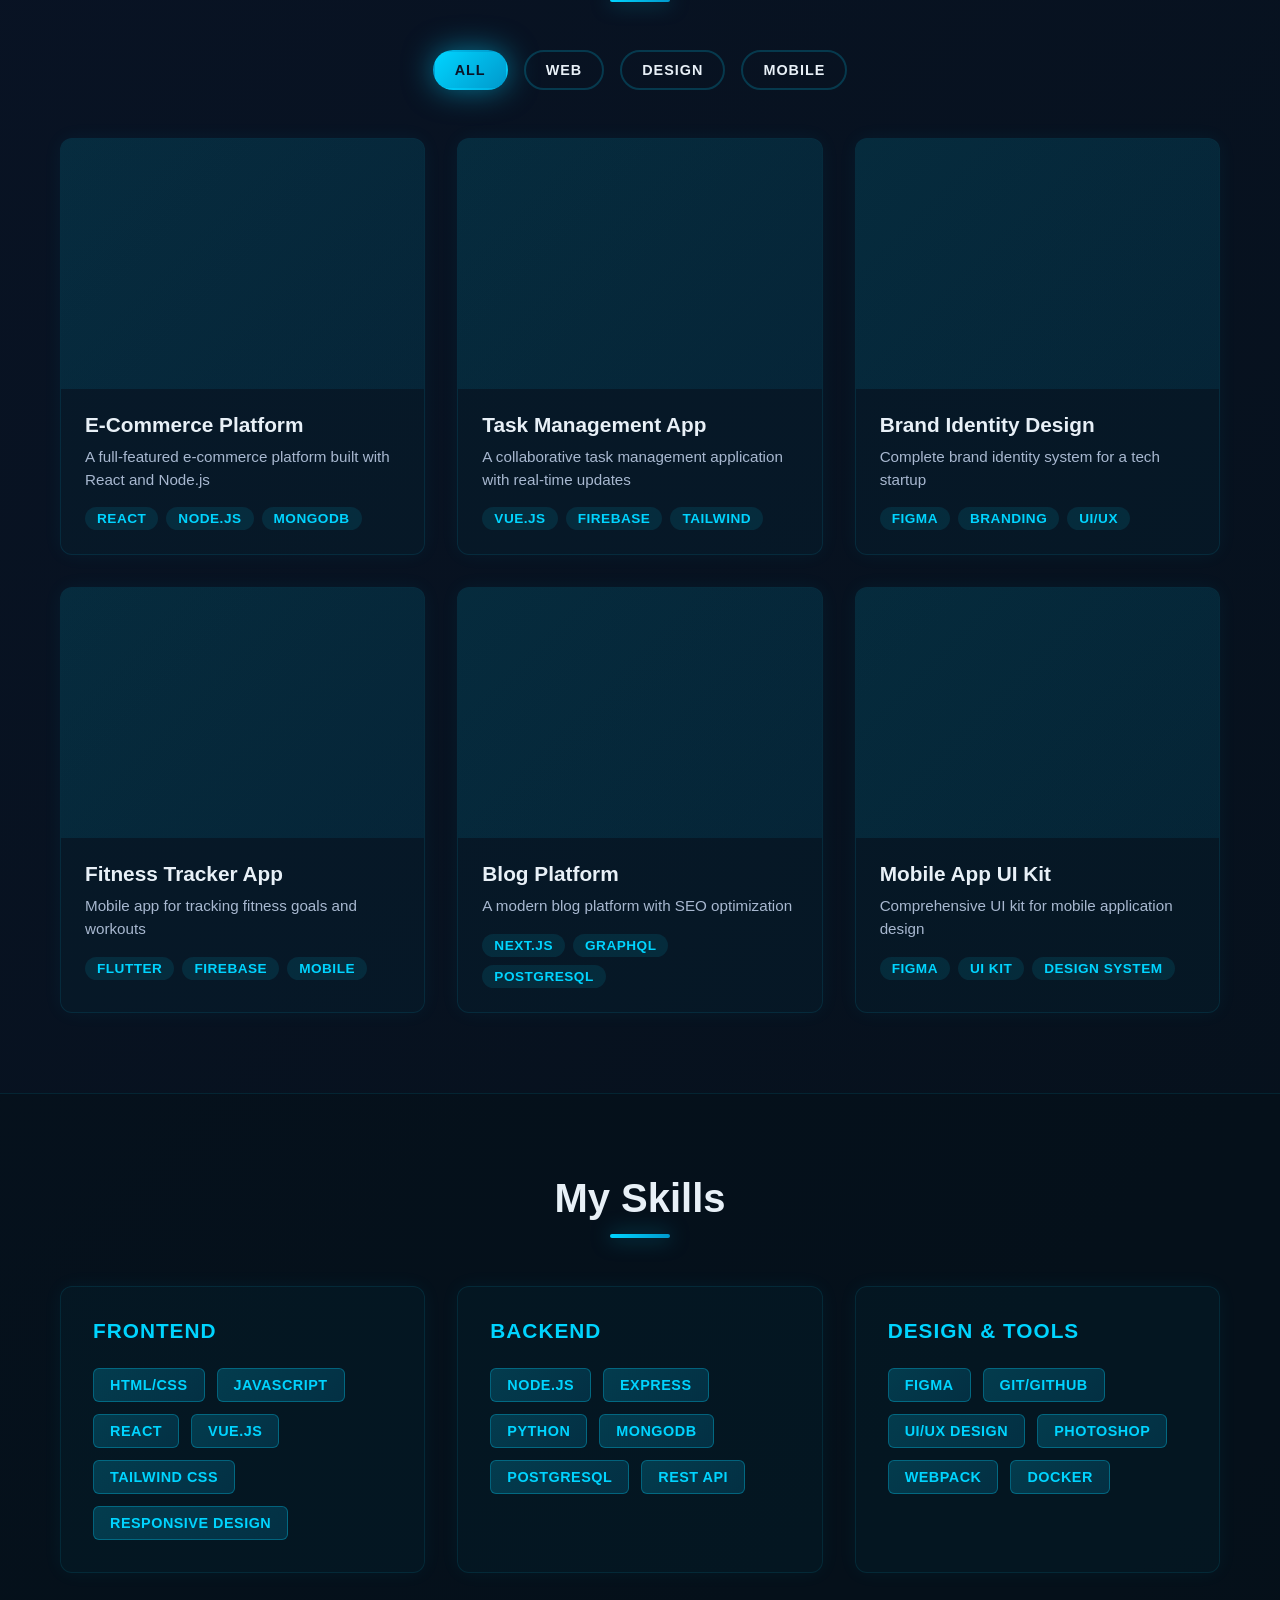
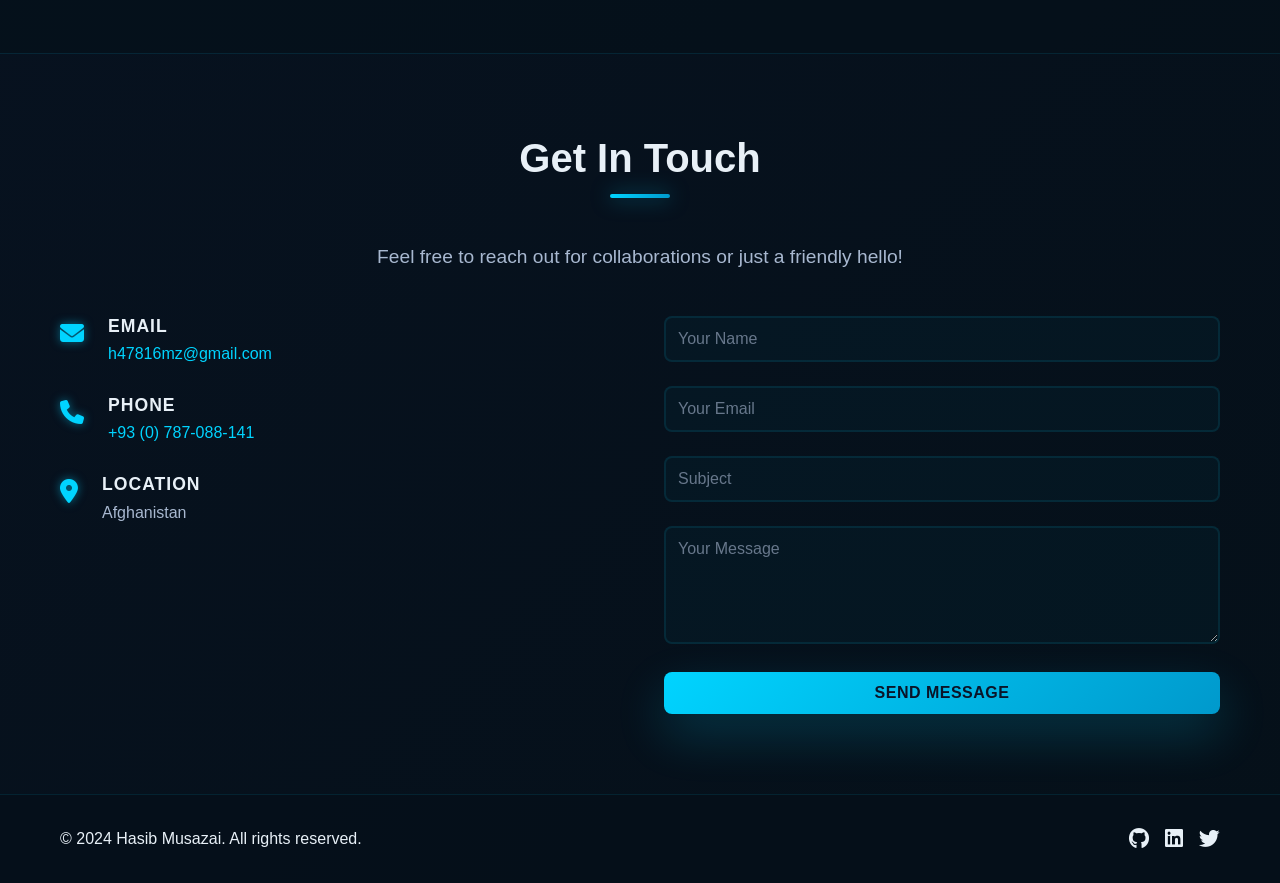
==== commit 81c2fdf7: "Update HTML for new glowing dark theme design" ====
--- a/index.html
+++ b/index.html
@@ -13,7 +13,7 @@
     <nav class="navbar">
         <div class="nav-container">
             <div class="nav-logo">
-                <a href="#home">HM</a>
+                <a href="#home"><i class="fas fa-code"></i> HM</a>
             </div>
             <ul class="nav-menu">
                 <li class="nav-item"><a href="#home" class="nav-link">Home</a></li>
@@ -22,9 +22,6 @@
                 <li class="nav-item"><a href="#skills" class="nav-link">Skills</a></li>
                 <li class="nav-item"><a href="#contact" class="nav-link">Contact</a></li>
             </ul>
-            <div class="theme-toggle">
-                <i class="fas fa-moon"></i>
-            </div>
             <div class="hamburger">
                 <span></span>
                 <span></span>
@@ -36,11 +33,12 @@
     <!-- Hero Section -->
     <section id="home" class="hero">
         <div class="hero-content">
-            <h1 class="hero-title">Hi, I'm <span class="highlight">Hasib Musazai</span></h1>
-            <p class="hero-subtitle">Full Stack Developer | Designer | Problem Solver</p>
-            <p class="hero-description">I create beautiful, functional websites and applications that make an impact</p>
+            <p class="hero-greeting">Hello, I'm</p>
+            <h1 class="hero-title">Hasib <span class="highlight">Musazai</span></h1>
+            <p class="hero-subtitle">Full Stack Developer</p>
+            <p class="hero-description">I build modern, responsive and user-friendly web applications using HTML, CSS, JavaScript, PHP, Laravel, MySQL and modern frameworks. I enjoy turning ideas into clean, secure, and interactive digital experiences while developing scalable backend systems and efficient database solutions.</p>
             <div class="hero-buttons">
-                <a href="#projects" class="btn btn-primary">View My Work</a>
+                <a href="#contact" class="btn btn-primary">Hire Me</a>
                 <a href="assets/cv.pdf" class="btn btn-secondary" download>Download CV</a>
             </div>
             <div class="social-links">
--- a/styles.css
+++ b/styles.css
@@ -2,15 +2,17 @@
    GLOBAL STYLES & VARIABLES
    ============================================ */
 :root {
-    --primary-color: #6366f1;
-    --secondary-color: #10b981;
-    --dark-bg: #0f172a;
+    --primary-color: #00d4ff;
+    --secondary-color: #0099cc;
+    --dark-bg: #0a1428;
+    --darker-bg: #051019;
     --light-bg: #ffffff;
     --text-dark: #1e293b;
-    --text-light: #f1f5f9;
+    --text-light: #e8f0f7;
     --border-color: #e2e8f0;
-    --shadow: 0 10px 30px rgba(0, 0, 0, 0.1);
-    --shadow-lg: 0 20px 50px rgba(0, 0, 0, 0.15);
+    --shadow: 0 10px 30px rgba(0, 212, 255, 0.1);
+    --shadow-lg: 0 20px 50px rgba(0, 212, 255, 0.2);
+    --glow: 0 0 20px rgba(0, 212, 255, 0.5);
 }
 
 * {
@@ -25,14 +27,10 @@
 
 body {
     font-family: 'Segoe UI', Tahoma, Geneva, Verdana, sans-serif;
-    background-color: var(--light-bg);
-    color: var(--text-dark);
-    transition: all 0.3s ease;
-}
-
-body.dark-mode {
     background-color: var(--dark-bg);
     color: var(--text-light);
+    transition: all 0.3s ease;
+    background: linear-gradient(135deg, #0a1428 0%, #051019 100%);
 }
 
 /* Container */
@@ -56,6 +54,7 @@
     text-align: center;
     position: relative;
     padding-bottom: 1rem;
+    color: var(--text-light);
 }
 
 .section-title::after {
@@ -68,6 +67,7 @@
     height: 4px;
     background: linear-gradient(90deg, var(--primary-color), var(--secondary-color));
     border-radius: 2px;
+    box-shadow: 0 0 20px rgba(0, 212, 255, 0.5);
 }
 
 .highlight {
@@ -90,39 +90,34 @@
     transition: all 0.3s ease;
     text-decoration: none;
     display: inline-block;
+    text-transform: uppercase;
+    letter-spacing: 0.5px;
 }
 
 .btn-primary {
     background: linear-gradient(135deg, var(--primary-color), var(--secondary-color));
-    color: white;
-    box-shadow: 0 5px 15px rgba(99, 102, 241, 0.3);
+    color: var(--dark-bg);
+    box-shadow: var(--shadow-lg);
+    font-weight: 700;
 }
 
 .btn-primary:hover {
     transform: translateY(-3px);
-    box-shadow: 0 8px 25px rgba(99, 102, 241, 0.5);
+    box-shadow: 0 0 30px rgba(0, 212, 255, 0.8);
 }
 
 .btn-secondary {
     background: transparent;
     color: var(--primary-color);
     border: 2px solid var(--primary-color);
+    box-shadow: inset 0 0 20px rgba(0, 212, 255, 0.1);
 }
 
 .btn-secondary:hover {
-    background: var(--primary-color);
-    color: white;
+    background: rgba(0, 212, 255, 0.1);
+    color: var(--text-light);
     transform: translateY(-3px);
-}
-
-body.dark-mode .btn-secondary {
-    color: var(--text-light);
-    border-color: var(--text-light);
-}
-
-body.dark-mode .btn-secondary:hover {
-    background: var(--primary-color);
-    color: white;
+    box-shadow: 0 0 30px rgba(0, 212, 255, 0.5);
 }
 
 /* ============================================
@@ -132,15 +127,12 @@
     position: fixed;
     top: 0;
     width: 100%;
-    background: rgba(255, 255, 255, 0.95);
+    background: rgba(10, 20, 40, 0.9);
     backdrop-filter: blur(10px);
     z-index: 1000;
-    box-shadow: 0 2px 10px rgba(0, 0, 0, 0.05);
-    transition: all 0.3s ease;
-}
-
-body.dark-mode .navbar {
-    background: rgba(15, 23, 42, 0.95);
+    box-shadow: 0 2px 20px rgba(0, 212, 255, 0.1);
+    transition: all 0.3s ease;
+    border-bottom: 1px solid rgba(0, 212, 255, 0.1);
 }
 
 .nav-container {
@@ -153,13 +145,15 @@
 }
 
 .nav-logo a {
-    font-size: 1.5rem;
-    font-weight: 700;
+    font-size: 1.8rem;
+    font-weight: 800;
     background: linear-gradient(135deg, var(--primary-color), var(--secondary-color));
     -webkit-background-clip: text;
     -webkit-text-fill-color: transparent;
     background-clip: text;
     text-decoration: none;
+    text-transform: uppercase;
+    letter-spacing: 2px;
 }
 
 .nav-menu {
@@ -170,14 +164,13 @@
 
 .nav-link {
     text-decoration: none;
-    color: var(--text-dark);
+    color: var(--text-light);
     font-weight: 500;
     transition: all 0.3s ease;
     position: relative;
-}
-
-body.dark-mode .nav-link {
-    color: var(--text-light);
+    text-transform: uppercase;
+    font-size: 0.9rem;
+    letter-spacing: 1px;
 }
 
 .nav-link::after {
@@ -189,27 +182,33 @@
     height: 2px;
     background: var(--primary-color);
     transition: width 0.3s ease;
+    box-shadow: 0 0 10px rgba(0, 212, 255, 0.5);
+}
+
+.nav-link:hover {
+    color: var(--primary-color);
 }
 
 .nav-link:hover::after {
+    width: 100%;
+}
+
+.nav-link.active::after {
     width: 100%;
 }
 
 .theme-toggle {
     cursor: pointer;
     font-size: 1.2rem;
-    color: var(--text-dark);
+    color: var(--primary-color);
     transition: all 0.3s ease;
     background: none;
     border: none;
 }
 
-body.dark-mode .theme-toggle {
-    color: var(--text-light);
-}
-
 .theme-toggle:hover {
     transform: rotate(20deg);
+    text-shadow: 0 0 10px rgba(0, 212, 255, 0.5);
 }
 
 .hamburger {
@@ -223,16 +222,12 @@
 .hamburger span {
     width: 25px;
     height: 3px;
-    background: var(--text-dark);
+    background: var(--primary-color);
     margin: 5px 0;
     border-radius: 3px;
     transition: all 0.3s ease;
 }
 
-body.dark-mode .hamburger span {
-    background: var(--text-light);
-}
-
 /* ============================================
    HERO SECTION
    ============================================ */
@@ -241,55 +236,69 @@
     display: flex;
     align-items: center;
     justify-content: space-between;
-    padding-top: 80px;
-    background: linear-gradient(135deg, #f5f7fa 0%, #c3cfe2 100%);
+    padding-top: 100px;
     gap: 4rem;
-}
-
-body.dark-mode .hero {
-    background: linear-gradient(135deg, #0f172a 0%, #1e293b 100%);
+    position: relative;
+    overflow: hidden;
+}
+
+.hero::before {
+    content: '';
+    position: absolute;
+    top: 50%;
+    right: 0;
+    width: 600px;
+    height: 600px;
+    background: radial-gradient(circle, rgba(0, 212, 255, 0.1) 0%, transparent 70%);
+    border-radius: 50%;
+    transform: translate(200px, -50%);
+    z-index: 0;
 }
 
 .hero-content {
     flex: 1;
     animation: fadeInLeft 1s ease;
+    z-index: 1;
 }
 
 .hero-title {
-    font-size: 3.5rem;
+    font-size: 3.8rem;
     font-weight: 800;
     margin-bottom: 1rem;
     line-height: 1.1;
+    color: var(--text-light);
+    text-transform: uppercase;
+    letter-spacing: 2px;
 }
 
 .hero-subtitle {
-    font-size: 1.5rem;
+    font-size: 1.3rem;
     color: var(--primary-color);
     font-weight: 600;
-    margin-bottom: 0.5rem;
+    margin-bottom: 1rem;
+    text-transform: uppercase;
+    letter-spacing: 2px;
 }
 
 .hero-description {
     font-size: 1.1rem;
-    color: #64748b;
+    color: #a8b8d0;
     margin-bottom: 2rem;
-    line-height: 1.6;
-}
-
-body.dark-mode .hero-description {
-    color: #cbd5e1;
+    line-height: 1.8;
+    max-width: 500px;
 }
 
 .hero-buttons {
     display: flex;
     gap: 1rem;
     margin-bottom: 2rem;
+    flex-wrap: wrap;
 }
 
 .social-links {
     display: flex;
-    gap: 1rem;
-    margin-top: 2rem;
+    gap: 1.5rem;
+    margin-top: 3rem;
 }
 
 .social-links a {
@@ -300,32 +309,40 @@
     align-items: center;
     justify-content: center;
     font-size: 1.3rem;
-    background: rgba(99, 102, 241, 0.1);
+    background: rgba(0, 212, 255, 0.1);
     color: var(--primary-color);
     transition: all 0.3s ease;
     text-decoration: none;
+    border: 2px solid rgba(0, 212, 255, 0.2);
 }
 
 .social-links a:hover {
     background: var(--primary-color);
-    color: white;
+    color: var(--dark-bg);
     transform: translateY(-5px);
+    box-shadow: 0 0 30px rgba(0, 212, 255, 0.8);
 }
 
 .hero-image {
     flex: 1;
     display: flex;
     justify-content: center;
+    align-items: center;
     animation: fadeInRight 1s ease;
+    z-index: 1;
 }
 
 .profile-pic {
-    width: 300px;
-    height: 300px;
+    width: 320px;
+    height: 320px;
     border-radius: 50%;
     background: linear-gradient(135deg, var(--primary-color), var(--secondary-color));
-    box-shadow: var(--shadow-lg);
-    animation: float 3s ease-in-out infinite;
+    box-shadow: 0 0 60px rgba(0, 212, 255, 0.6), 0 0 100px rgba(0, 212, 255, 0.3);
+    animation: float 3s ease-in-out infinite, glow 3s ease-in-out infinite;
+    overflow: hidden;
+    border: 3px solid rgba(0, 212, 255, 0.4);
+    object-fit: cover;
+    object-position: center;
 }
 
 @keyframes fadeInLeft {
@@ -359,16 +376,22 @@
     }
 }
 
+@keyframes glow {
+    0%, 100% {
+        box-shadow: 0 0 60px rgba(0, 212, 255, 0.6), 0 0 100px rgba(0, 212, 255, 0.3);
+    }
+    50% {
+        box-shadow: 0 0 80px rgba(0, 212, 255, 0.8), 0 0 120px rgba(0, 212, 255, 0.5);
+    }
+}
+
 /* ============================================
    ABOUT SECTION
    ============================================ */
 .about {
     padding: 5rem 0;
-    background: rgba(99, 102, 241, 0.05);
-}
-
-body.dark-mode .about {
-    background: rgba(99, 102, 241, 0.1);
+    background: rgba(5, 16, 25, 0.5);
+    border-top: 1px solid rgba(0, 212, 255, 0.1);
 }
 
 .about-content {
@@ -382,11 +405,7 @@
     font-size: 1.1rem;
     line-height: 1.8;
     margin-bottom: 1.5rem;
-    color: #64748b;
-}
-
-body.dark-mode .about-text p {
-    color: #cbd5e1;
+    color: #a8b8d0;
 }
 
 .about-stats {
@@ -398,29 +417,33 @@
 .stat {
     text-align: center;
     padding: 1.5rem;
-    background: white;
+    background: rgba(0, 212, 255, 0.05);
     border-radius: 10px;
-    box-shadow: var(--shadow);
-}
-
-body.dark-mode .stat {
-    background: #1e293b;
-    box-shadow: 0 5px 15px rgba(0, 0, 0, 0.3);
+    border: 1px solid rgba(0, 212, 255, 0.1);
+    box-shadow: 0 0 20px rgba(0, 212, 255, 0.05);
+    transition: all 0.3s ease;
+}
+
+.stat:hover {
+    background: rgba(0, 212, 255, 0.1);
+    border-color: rgba(0, 212, 255, 0.3);
+    box-shadow: 0 0 30px rgba(0, 212, 255, 0.2);
+    transform: translateY(-5px);
 }
 
 .stat h3 {
     font-size: 2.5rem;
     color: var(--primary-color);
     margin-bottom: 0.5rem;
+    text-shadow: 0 0 20px rgba(0, 212, 255, 0.3);
 }
 
 .stat p {
-    color: #64748b;
+    color: #a8b8d0;
     font-weight: 500;
-}
-
-body.dark-mode .stat p {
-    color: #cbd5e1;
+    text-transform: uppercase;
+    letter-spacing: 1px;
+    font-size: 0.9rem;
 }
 
 /* ============================================
@@ -428,6 +451,7 @@
    ============================================ */
 .projects {
     padding: 5rem 0;
+    border-top: 1px solid rgba(0, 212, 255, 0.1);
 }
 
 .projects-filter {
@@ -440,25 +464,28 @@
 
 .filter-btn {
     padding: 10px 20px;
-    border: 2px solid var(--border-color);
+    border: 2px solid rgba(0, 212, 255, 0.2);
     background: transparent;
     border-radius: 25px;
     cursor: pointer;
     font-weight: 600;
     transition: all 0.3s ease;
-    color: var(--text-dark);
-}
-
-body.dark-mode .filter-btn {
-    border-color: #334155;
-    color: var(--text-light);
-}
-
-.filter-btn.active,
+    color: var(--text-light);
+    text-transform: uppercase;
+    font-size: 0.9rem;
+    letter-spacing: 1px;
+}
+
 .filter-btn:hover {
+    border-color: var(--primary-color);
+    color: var(--primary-color);
+}
+
+.filter-btn.active {
     background: linear-gradient(135deg, var(--primary-color), var(--secondary-color));
-    color: white;
+    color: var(--dark-bg);
     border-color: transparent;
+    box-shadow: 0 0 30px rgba(0, 212, 255, 0.5);
 }
 
 .projects-grid {
@@ -468,22 +495,19 @@
 }
 
 .project-card {
-    background: white;
+    background: rgba(0, 212, 255, 0.03);
     border-radius: 12px;
     overflow: hidden;
-    box-shadow: var(--shadow);
+    box-shadow: 0 0 20px rgba(0, 212, 255, 0.05);
     transition: all 0.3s ease;
     cursor: pointer;
-}
-
-body.dark-mode .project-card {
-    background: #1e293b;
-    box-shadow: 0 5px 15px rgba(0, 0, 0, 0.3);
+    border: 1px solid rgba(0, 212, 255, 0.1);
 }
 
 .project-card:hover {
     transform: translateY(-10px);
-    box-shadow: var(--shadow-lg);
+    box-shadow: 0 0 40px rgba(0, 212, 255, 0.2);
+    border-color: rgba(0, 212, 255, 0.3);
 }
 
 .project-image {
@@ -495,7 +519,7 @@
 .placeholder {
     width: 100%;
     height: 100%;
-    background: linear-gradient(135deg, #667eea 0%, #764ba2 100%);
+    background: linear-gradient(135deg, rgba(0, 212, 255, 0.1) 0%, rgba(0, 153, 204, 0.1) 100%);
 }
 
 .project-overlay {
@@ -504,12 +528,13 @@
     left: 0;
     width: 100%;
     height: 100%;
-    background: rgba(0, 0, 0, 0.7);
+    background: rgba(10, 20, 40, 0.7);
     display: flex;
     align-items: center;
     justify-content: center;
     opacity: 0;
     transition: opacity 0.3s ease;
+    backdrop-filter: blur(5px);
 }
 
 .project-card:hover .project-overlay {
@@ -518,12 +543,15 @@
 
 .project-link {
     background: var(--primary-color);
-    color: white;
+    color: var(--dark-bg);
     padding: 12px 25px;
     border-radius: 6px;
     text-decoration: none;
     font-weight: 600;
     transition: all 0.3s ease;
+    text-transform: uppercase;
+    letter-spacing: 1px;
+    font-size: 0.9rem;
 }
 
 .project-link:hover {
@@ -538,19 +566,16 @@
 .project-info h3 {
     font-size: 1.3rem;
     margin-bottom: 0.5rem;
+    color: var(--text-light);
 }
 
 .project-info p {
-    color: #64748b;
+    color: #a8b8d0;
     margin-bottom: 1rem;
     font-size: 0.95rem;
     line-height: 1.5;
 }
 
-body.dark-mode .project-info p {
-    color: #cbd5e1;
-}
-
 .project-tags {
     display: flex;
     gap: 0.5rem;
@@ -559,16 +584,14 @@
 
 .tag {
     display: inline-block;
-    background: rgba(99, 102, 241, 0.1);
+    background: rgba(0, 212, 255, 0.1);
     color: var(--primary-color);
     padding: 4px 12px;
     border-radius: 20px;
     font-size: 0.85rem;
     font-weight: 600;
-}
-
-body.dark-mode .tag {
-    background: rgba(99, 102, 241, 0.2);
+    text-transform: uppercase;
+    letter-spacing: 0.5px;
 }
 
 /* ============================================
@@ -576,11 +599,8 @@
    ============================================ */
 .skills {
     padding: 5rem 0;
-    background: rgba(99, 102, 241, 0.05);
-}
-
-body.dark-mode .skills {
-    background: rgba(99, 102, 241, 0.1);
+    background: rgba(5, 16, 25, 0.5);
+    border-top: 1px solid rgba(0, 212, 255, 0.1);
 }
 
 .skills-grid {
@@ -590,21 +610,26 @@
 }
 
 .skill-category {
-    background: white;
+    background: rgba(0, 212, 255, 0.03);
     padding: 2rem;
     border-radius: 12px;
-    box-shadow: var(--shadow);
-}
-
-body.dark-mode .skill-category {
-    background: #1e293b;
-    box-shadow: 0 5px 15px rgba(0, 0, 0, 0.3);
+    border: 1px solid rgba(0, 212, 255, 0.1);
+    box-shadow: 0 0 20px rgba(0, 212, 255, 0.05);
+    transition: all 0.3s ease;
+}
+
+.skill-category:hover {
+    background: rgba(0, 212, 255, 0.08);
+    border-color: rgba(0, 212, 255, 0.3);
+    box-shadow: 0 0 30px rgba(0, 212, 255, 0.2);
 }
 
 .skill-category h3 {
     font-size: 1.3rem;
     margin-bottom: 1.5rem;
     color: var(--primary-color);
+    text-transform: uppercase;
+    letter-spacing: 1px;
 }
 
 .skill-list {
@@ -615,18 +640,22 @@
 
 .skill-tag {
     display: inline-block;
-    background: linear-gradient(135deg, var(--primary-color), var(--secondary-color));
-    color: white;
+    background: linear-gradient(135deg, rgba(0, 212, 255, 0.2), rgba(0, 153, 204, 0.2));
+    color: var(--primary-color);
     padding: 8px 16px;
     border-radius: 6px;
     font-size: 0.9rem;
     font-weight: 600;
     transition: all 0.3s ease;
+    border: 1px solid rgba(0, 212, 255, 0.3);
+    text-transform: uppercase;
+    letter-spacing: 0.5px;
 }
 
 .skill-tag:hover {
     transform: translateY(-3px);
-    box-shadow: 0 5px 15px rgba(99, 102, 241, 0.3);
+    box-shadow: 0 0 20px rgba(0, 212, 255, 0.5);
+    border-color: var(--primary-color);
 }
 
 /* ============================================
@@ -634,17 +663,14 @@
    ============================================ */
 .contact {
     padding: 5rem 0;
+    border-top: 1px solid rgba(0, 212, 255, 0.1);
 }
 
 .contact-subtitle {
     text-align: center;
     font-size: 1.2rem;
-    color: #64748b;
+    color: #a8b8d0;
     margin-bottom: 3rem;
-}
-
-body.dark-mode .contact-subtitle {
-    color: #cbd5e1;
 }
 
 .contact-content {
@@ -669,19 +695,19 @@
     font-size: 1.5rem;
     color: var(--primary-color);
     margin-top: 0.3rem;
+    text-shadow: 0 0 10px rgba(0, 212, 255, 0.5);
 }
 
 .contact-item h4 {
     font-size: 1.1rem;
     margin-bottom: 0.5rem;
+    color: var(--text-light);
+    text-transform: uppercase;
+    letter-spacing: 1px;
 }
 
 .contact-item p {
-    color: #64748b;
-}
-
-body.dark-mode .contact-item p {
-    color: #cbd5e1;
+    color: #a8b8d0;
 }
 
 .contact-item a {
@@ -691,7 +717,8 @@
 }
 
 .contact-item a:hover {
-    color: var(--secondary-color);
+    color: var(--text-light);
+    text-shadow: 0 0 10px rgba(0, 212, 255, 0.5);
 }
 
 .contact-form {
@@ -704,27 +731,26 @@
 .form-group textarea {
     width: 100%;
     padding: 12px;
-    border: 2px solid var(--border-color);
+    border: 2px solid rgba(0, 212, 255, 0.1);
     border-radius: 8px;
     font-family: inherit;
     font-size: 1rem;
     transition: all 0.3s ease;
-    background: white;
-    color: var(--text-dark);
-}
-
-body.dark-mode .form-group input,
-body.dark-mode .form-group textarea {
-    background: #1e293b;
-    border-color: #334155;
-    color: var(--text-light);
+    background: rgba(0, 212, 255, 0.03);
+    color: var(--text-light);
+}
+
+.form-group input::placeholder,
+.form-group textarea::placeholder {
+    color: rgba(168, 184, 208, 0.6);
 }
 
 .form-group input:focus,
 .form-group textarea:focus {
     outline: none;
     border-color: var(--primary-color);
-    box-shadow: 0 0 0 3px rgba(99, 102, 241, 0.1);
+    box-shadow: 0 0 20px rgba(0, 212, 255, 0.3);
+    background: rgba(0, 212, 255, 0.08);
 }
 
 .form-group textarea {
@@ -735,11 +761,11 @@
    FOOTER
    ============================================ */
 .footer {
-    background: var(--dark-bg);
+    background: rgba(5, 16, 25, 0.8);
     color: var(--text-light);
     padding: 2rem 0;
     text-align: center;
-    border-top: 1px solid rgba(255, 255, 255, 0.1);
+    border-top: 1px solid rgba(0, 212, 255, 0.1);
 }
 
 .footer .container {
@@ -763,6 +789,7 @@
 .footer-links a:hover {
     color: var(--primary-color);
     transform: translateY(-3px);
+    text-shadow: 0 0 10px rgba(0, 212, 255, 0.5);
 }
 
 /* ============================================
@@ -783,6 +810,12 @@
         padding: 100px 0 50px;
     }
 
+    .hero::before {
+        width: 400px;
+        height: 400px;
+        transform: translate(100px, -50%);
+    }
+
     .hero-title {
         font-size: 2.5rem;
     }
@@ -792,8 +825,8 @@
     }
 
     .profile-pic {
-        width: 200px;
-        height: 200px;
+        width: 250px;
+        height: 250px;
     }
 
     .hero-buttons {
@@ -841,7 +874,7 @@
     }
 
     .hero-subtitle {
-        font-size: 1.2rem;
+        font-size: 1rem;
     }
 
     .section-title {
@@ -855,6 +888,6 @@
 
     .filter-btn {
         padding: 8px 15px;
-        font-size: 0.9rem;
-    }
-}
+        font-size: 0.8rem;
+    }
+}
